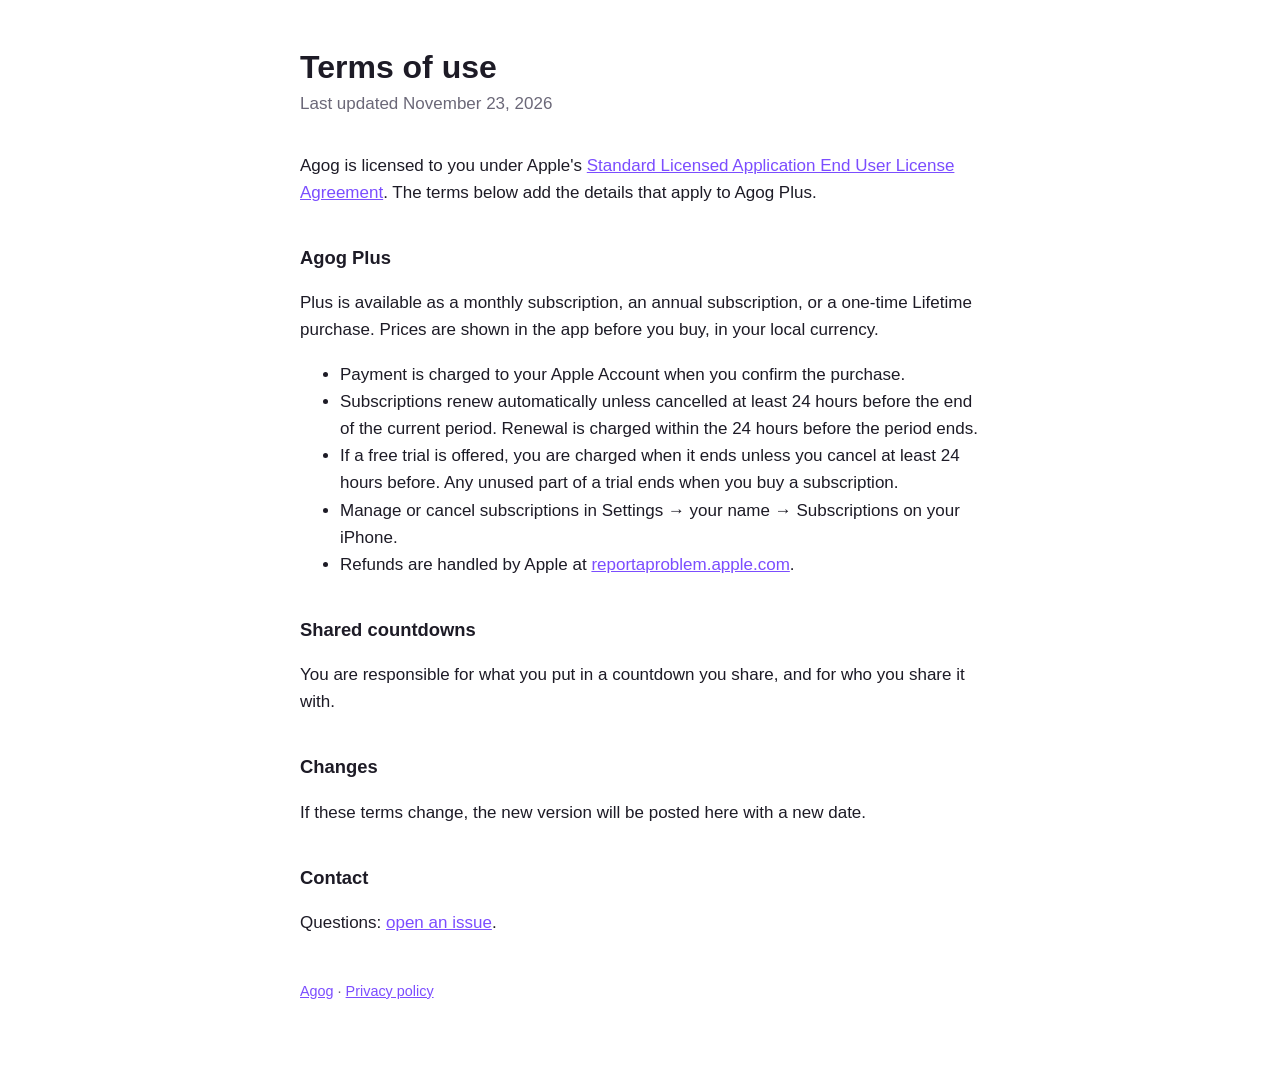
==== terms/index.html @ 50a49034 "Add Agog privacy policy and terms of use Hosted on GitHub Pages so the app's Settings and paywall li" ====
<!doctype html>
<html lang="en"><head><meta charset="utf-8"><meta name="viewport" content="width=device-width, initial-scale=1">
<title>Agog Terms of Use</title><link rel="stylesheet" href="../style.css"></head>
<body><main>
<h1>Terms of use</h1>
<p class="updated">Last updated November 23, 2026</p>

<p>Agog is licensed to you under Apple's <a href="https://www.apple.com/legal/internet-services/itunes/dev/stdeula/">Standard Licensed Application End User License Agreement</a>. The terms below add the details that apply to Agog Plus.</p>

<h2>Agog Plus</h2>
<p>Plus is available as a monthly subscription, an annual subscription, or a one-time Lifetime purchase. Prices are shown in the app before you buy, in your local currency.</p>
<ul>
<li>Payment is charged to your Apple Account when you confirm the purchase.</li>
<li>Subscriptions renew automatically unless cancelled at least 24 hours before the end of the current period. Renewal is charged within the 24 hours before the period ends.</li>
<li>If a free trial is offered, you are charged when it ends unless you cancel at least 24 hours before. Any unused part of a trial ends when you buy a subscription.</li>
<li>Manage or cancel subscriptions in Settings → your name → Subscriptions on your iPhone.</li>
<li>Refunds are handled by Apple at <a href="https://reportaproblem.apple.com">reportaproblem.apple.com</a>.</li>
</ul>

<h2>Shared countdowns</h2>
<p>You are responsible for what you put in a countdown you share, and for who you share it with.</p>

<h2>Changes</h2>
<p>If these terms change, the new version will be posted here with a new date.</p>

<h2>Contact</h2>
<p>Questions: <a href="https://github.com/giorgi17/agog-site/issues">open an issue</a>.</p>

<nav><a href="../">Agog</a> · <a href="../privacy/">Privacy policy</a></nav>
</main></body></html>
---- style.css ----
:root { --bg:#fff; --fg:#1d1b26; --muted:#6b6878; --accent:#7b4dff; }
@media (prefers-color-scheme: dark) { :root { --bg:#0f0d16; --fg:#ece9f5; --muted:#a19dae; --accent:#a98bff; } }
body { margin:0; background:var(--bg); color:var(--fg); font:17px/1.6 -apple-system, BlinkMacSystemFont, "Segoe UI", sans-serif; }
main { max-width:680px; margin:0 auto; padding:48px 16px 80px; }
h1 { font-size:2rem; line-height:1.2; margin:0 0 4px; }
h2 { font-size:1.15rem; margin:2em 0 .4em; }
.updated { color:var(--muted); margin:0 0 2em; }
a { color:var(--accent); }
nav { margin-top:3em; color:var(--muted); font-size:.9rem; }
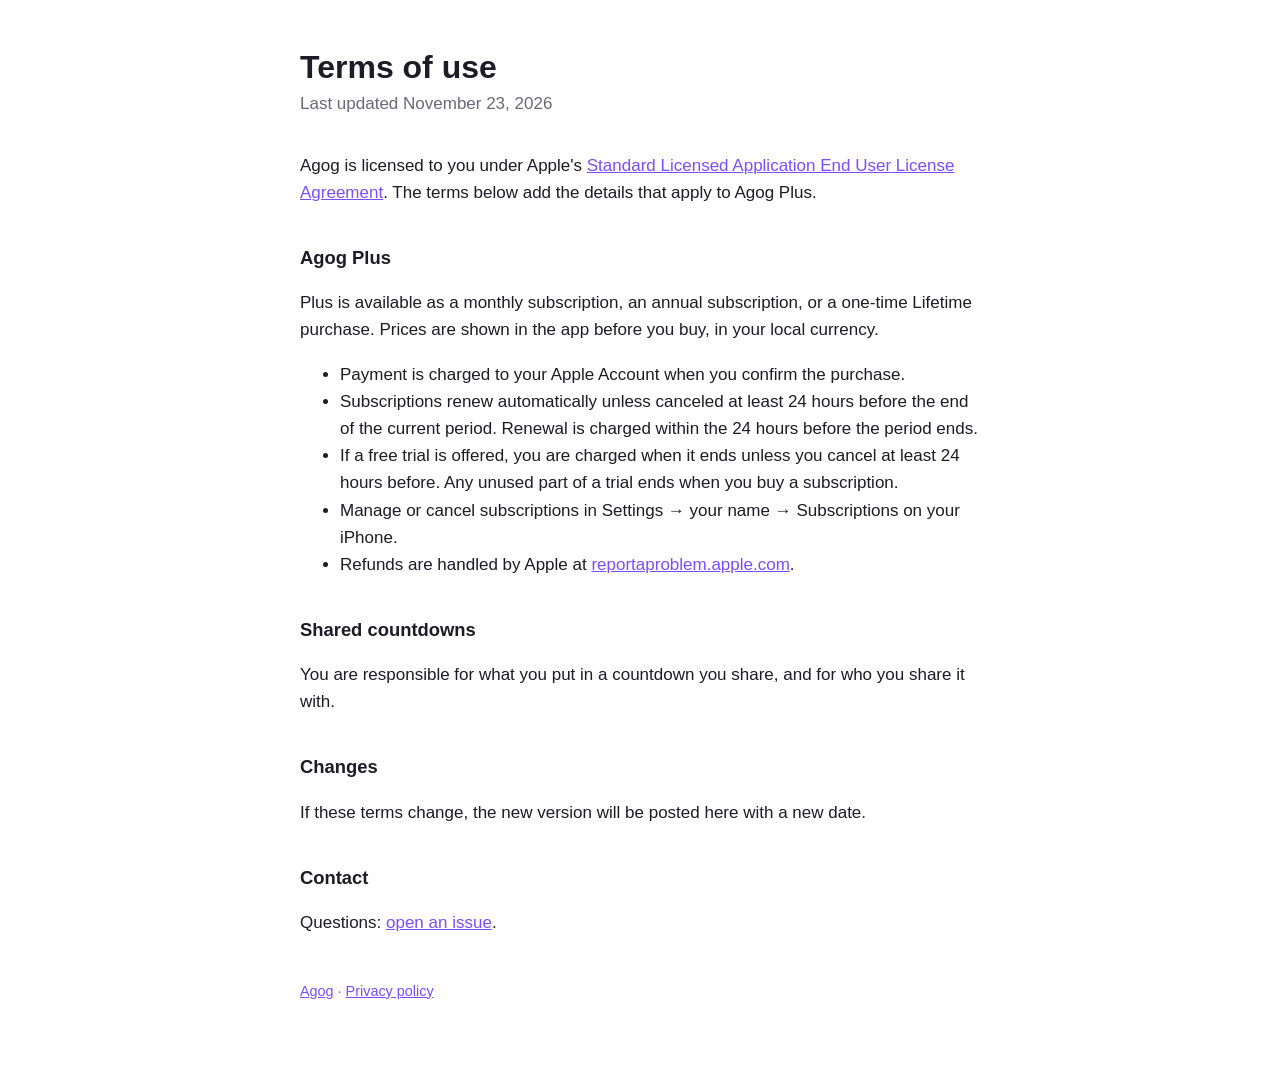
==== commit 4cb20fb7: "Use U.S. spelling in the terms: canceled Co-Authored-By: Claude Opus 5.5 <noreply@anthropic.com>" ====
--- a/terms/index.html
+++ b/terms/index.html
@@ -11,7 +11,7 @@
 <p>Plus is available as a monthly subscription, an annual subscription, or a one-time Lifetime purchase. Prices are shown in the app before you buy, in your local currency.</p>
 <ul>
 <li>Payment is charged to your Apple Account when you confirm the purchase.</li>
-<li>Subscriptions renew automatically unless cancelled at least 24 hours before the end of the current period. Renewal is charged within the 24 hours before the period ends.</li>
+<li>Subscriptions renew automatically unless canceled at least 24 hours before the end of the current period. Renewal is charged within the 24 hours before the period ends.</li>
 <li>If a free trial is offered, you are charged when it ends unless you cancel at least 24 hours before. Any unused part of a trial ends when you buy a subscription.</li>
 <li>Manage or cancel subscriptions in Settings → your name → Subscriptions on your iPhone.</li>
 <li>Refunds are handled by Apple at <a href="https://reportaproblem.apple.com">reportaproblem.apple.com</a>.</li>
